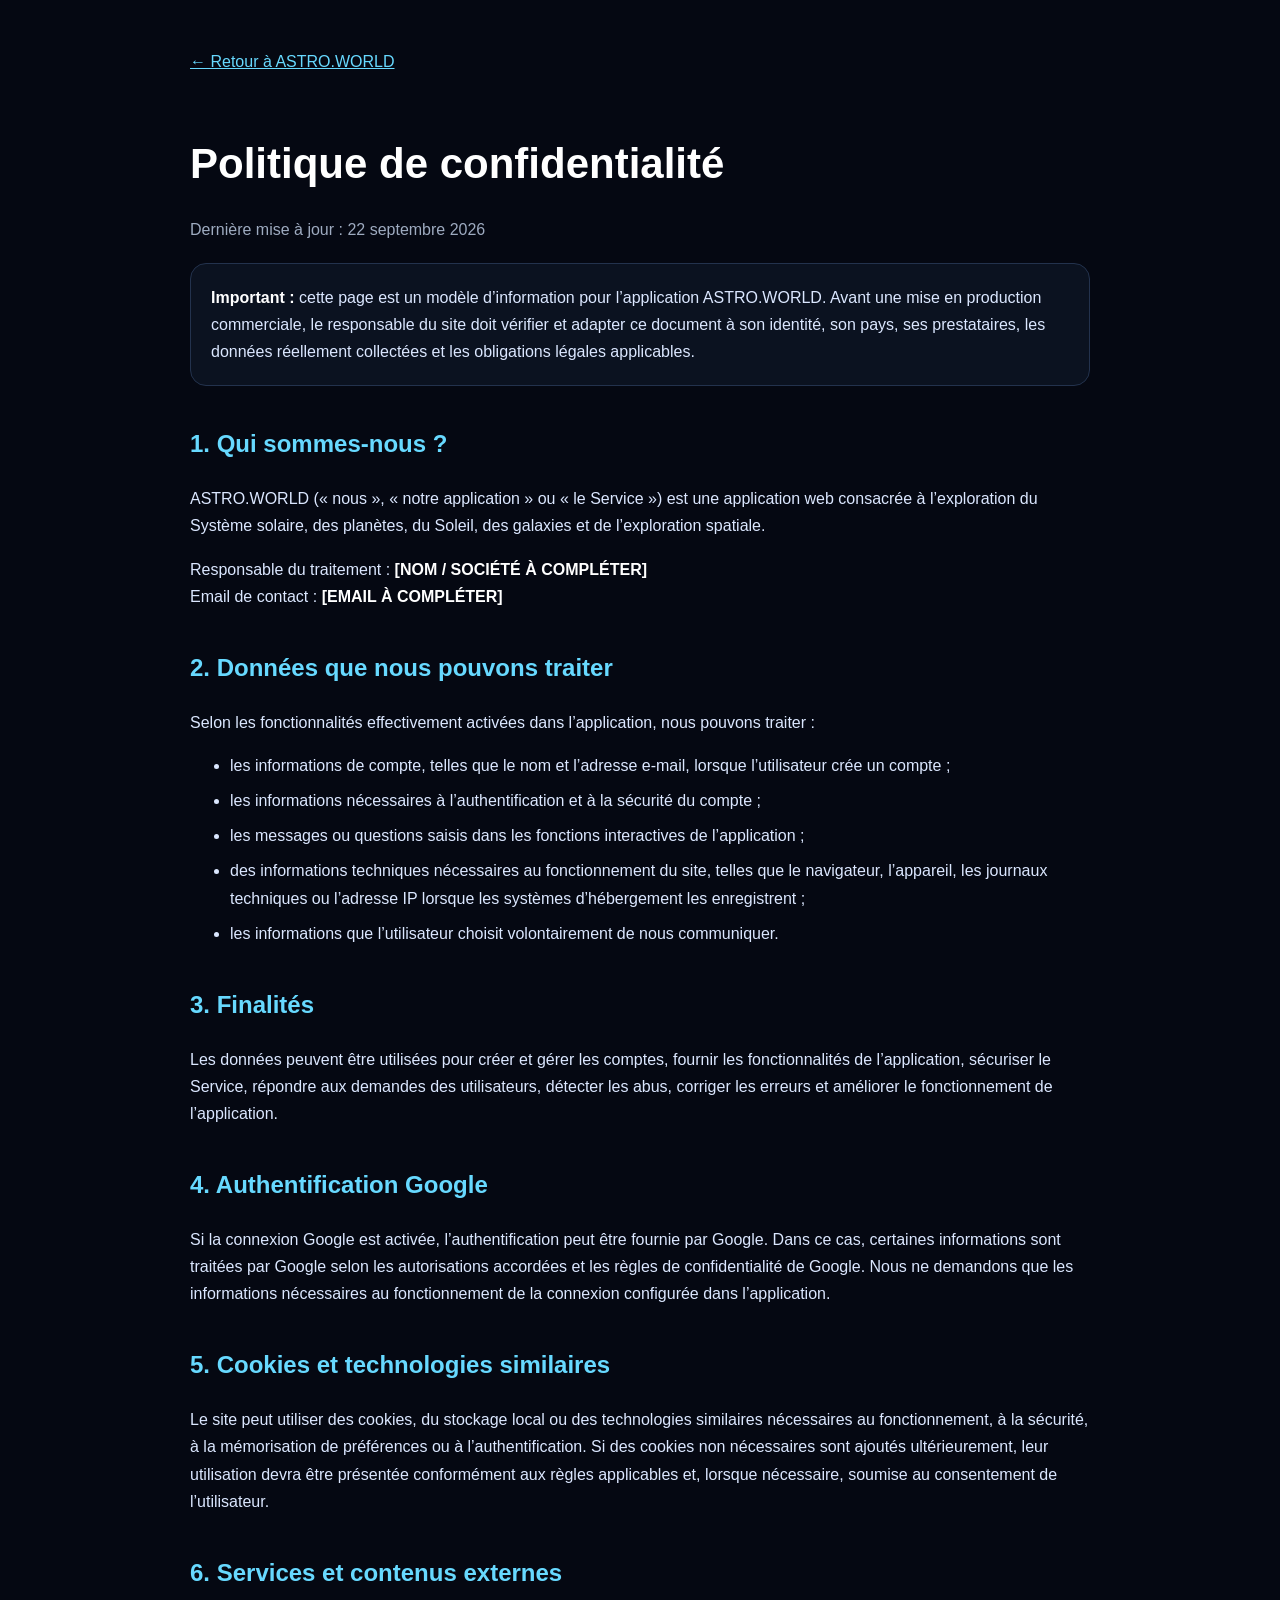
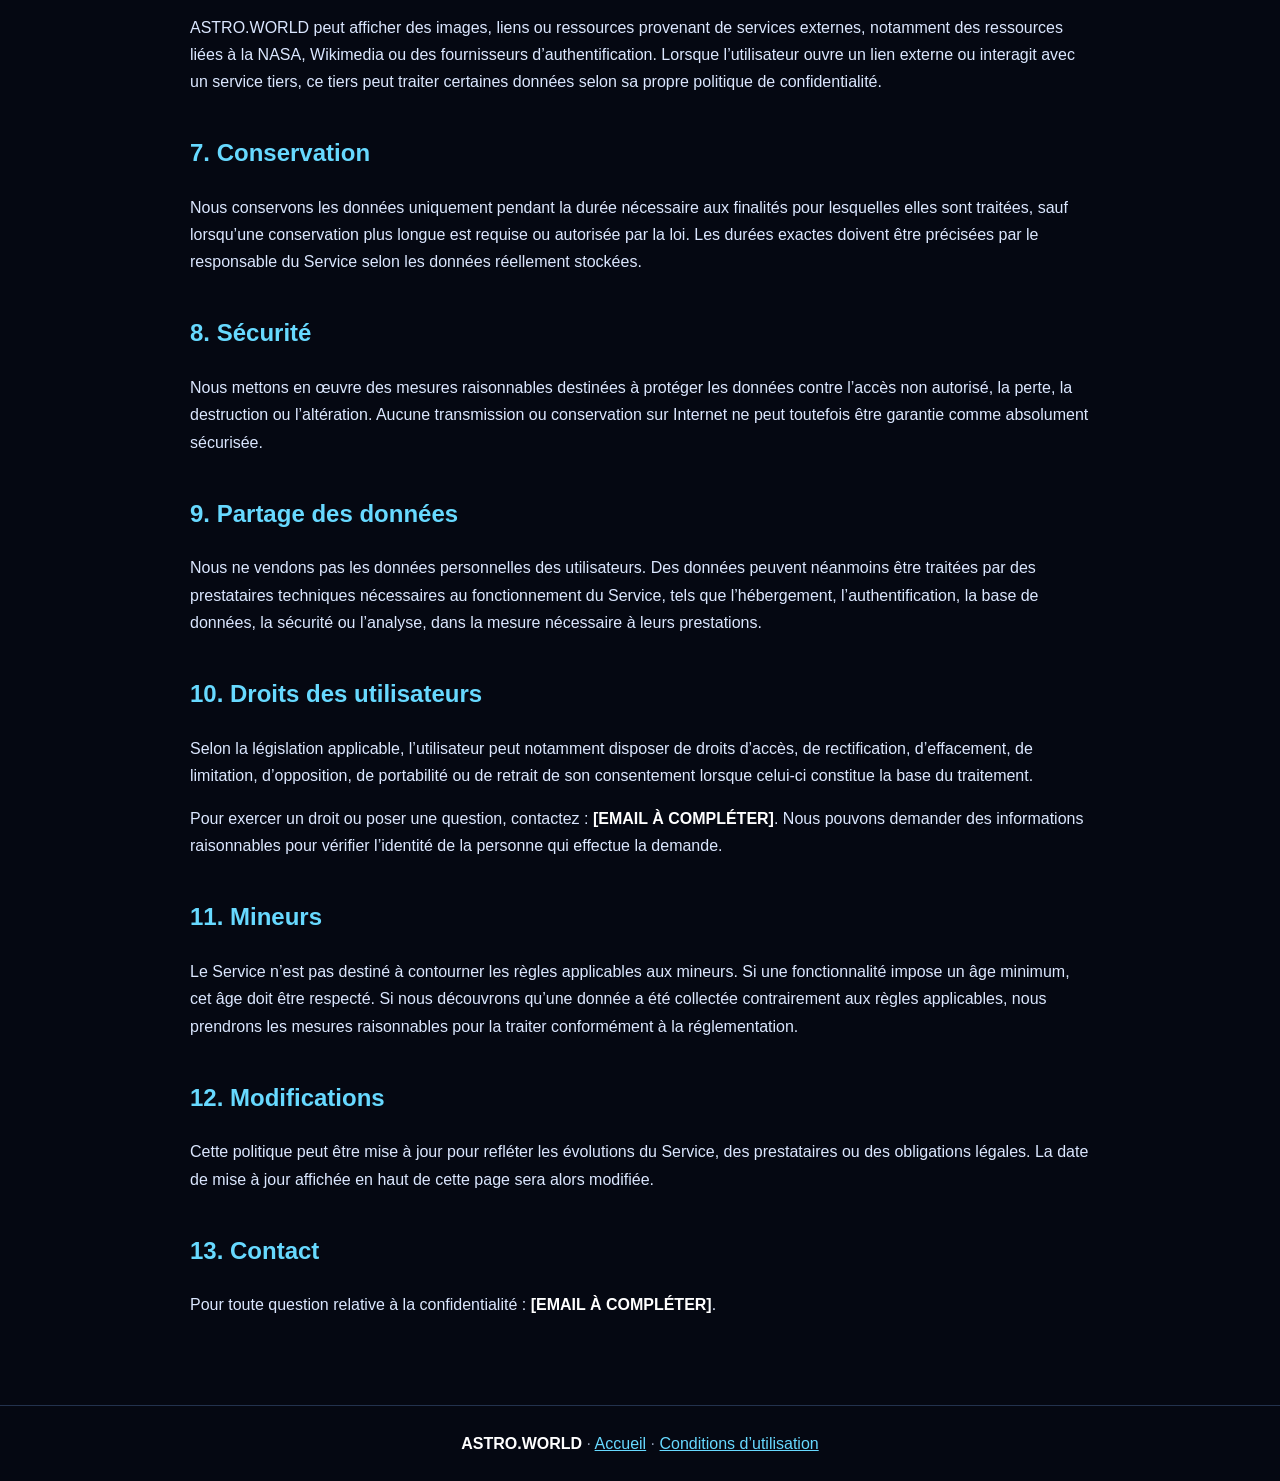
==== privacy.html @ fcf7bf7f "Add files via upload" ====
<!DOCTYPE html>
<html lang="fr">
<head>
<meta charset="UTF-8"><meta name="viewport" content="width=device-width,initial-scale=1.0">
<title>Politique de confidentialité — ASTRO.WORLD</title>
<style>
body{margin:0;background:#050812;color:#dbe7ff;font-family:Arial,Helvetica,sans-serif;line-height:1.7}main{max-width:900px;margin:0 auto;padding:48px 22px 70px}h1{color:#fff;font-size:42px;margin-bottom:8px}h2{color:#67d9ff;margin-top:38px}a{color:#67d9ff}.box{background:#0b1220;border:1px solid #23324d;border-radius:16px;padding:20px;margin:20px 0}.back{display:inline-block;margin-bottom:25px}.muted{color:#9eabc0}li{margin:8px 0}footer{text-align:center;padding:24px;border-top:1px solid #23324d;color:#8e9ab0}strong{color:#fff}
</style>
</head>
<body>
<main>
<a class="back" href="/home">← Retour à ASTRO.WORLD</a>
<h1>Politique de confidentialité</h1>
<p class="muted">Dernière mise à jour : 22 septembre 2026</p>
<div class="box"><strong>Important :</strong> cette page est un modèle d’information pour l’application ASTRO.WORLD. Avant une mise en production commerciale, le responsable du site doit vérifier et adapter ce document à son identité, son pays, ses prestataires, les données réellement collectées et les obligations légales applicables.</div>
<h2>1. Qui sommes-nous ?</h2>
<p>ASTRO.WORLD (« nous », « notre application » ou « le Service ») est une application web consacrée à l’exploration du Système solaire, des planètes, du Soleil, des galaxies et de l’exploration spatiale.</p>
<p>Responsable du traitement : <strong>[NOM / SOCIÉTÉ À COMPLÉTER]</strong><br>Email de contact : <strong>[EMAIL À COMPLÉTER]</strong></p>
<h2>2. Données que nous pouvons traiter</h2>
<p>Selon les fonctionnalités effectivement activées dans l’application, nous pouvons traiter :</p>
<ul><li>les informations de compte, telles que le nom et l’adresse e-mail, lorsque l’utilisateur crée un compte ;</li><li>les informations nécessaires à l’authentification et à la sécurité du compte ;</li><li>les messages ou questions saisis dans les fonctions interactives de l’application ;</li><li>des informations techniques nécessaires au fonctionnement du site, telles que le navigateur, l’appareil, les journaux techniques ou l’adresse IP lorsque les systèmes d’hébergement les enregistrent ;</li><li>les informations que l’utilisateur choisit volontairement de nous communiquer.</li></ul>
<h2>3. Finalités</h2>
<p>Les données peuvent être utilisées pour créer et gérer les comptes, fournir les fonctionnalités de l’application, sécuriser le Service, répondre aux demandes des utilisateurs, détecter les abus, corriger les erreurs et améliorer le fonctionnement de l’application.</p>
<h2>4. Authentification Google</h2>
<p>Si la connexion Google est activée, l’authentification peut être fournie par Google. Dans ce cas, certaines informations sont traitées par Google selon les autorisations accordées et les règles de confidentialité de Google. Nous ne demandons que les informations nécessaires au fonctionnement de la connexion configurée dans l’application.</p>
<h2>5. Cookies et technologies similaires</h2>
<p>Le site peut utiliser des cookies, du stockage local ou des technologies similaires nécessaires au fonctionnement, à la sécurité, à la mémorisation de préférences ou à l’authentification. Si des cookies non nécessaires sont ajoutés ultérieurement, leur utilisation devra être présentée conformément aux règles applicables et, lorsque nécessaire, soumise au consentement de l’utilisateur.</p>
<h2>6. Services et contenus externes</h2>
<p>ASTRO.WORLD peut afficher des images, liens ou ressources provenant de services externes, notamment des ressources liées à la NASA, Wikimedia ou des fournisseurs d’authentification. Lorsque l’utilisateur ouvre un lien externe ou interagit avec un service tiers, ce tiers peut traiter certaines données selon sa propre politique de confidentialité.</p>
<h2>7. Conservation</h2>
<p>Nous conservons les données uniquement pendant la durée nécessaire aux finalités pour lesquelles elles sont traitées, sauf lorsqu’une conservation plus longue est requise ou autorisée par la loi. Les durées exactes doivent être précisées par le responsable du Service selon les données réellement stockées.</p>
<h2>8. Sécurité</h2>
<p>Nous mettons en œuvre des mesures raisonnables destinées à protéger les données contre l’accès non autorisé, la perte, la destruction ou l’altération. Aucune transmission ou conservation sur Internet ne peut toutefois être garantie comme absolument sécurisée.</p>
<h2>9. Partage des données</h2>
<p>Nous ne vendons pas les données personnelles des utilisateurs. Des données peuvent néanmoins être traitées par des prestataires techniques nécessaires au fonctionnement du Service, tels que l’hébergement, l’authentification, la base de données, la sécurité ou l’analyse, dans la mesure nécessaire à leurs prestations.</p>
<h2>10. Droits des utilisateurs</h2>
<p>Selon la législation applicable, l’utilisateur peut notamment disposer de droits d’accès, de rectification, d’effacement, de limitation, d’opposition, de portabilité ou de retrait de son consentement lorsque celui-ci constitue la base du traitement.</p>
<p>Pour exercer un droit ou poser une question, contactez : <strong>[EMAIL À COMPLÉTER]</strong>. Nous pouvons demander des informations raisonnables pour vérifier l’identité de la personne qui effectue la demande.</p>
<h2>11. Mineurs</h2>
<p>Le Service n’est pas destiné à contourner les règles applicables aux mineurs. Si une fonctionnalité impose un âge minimum, cet âge doit être respecté. Si nous découvrons qu’une donnée a été collectée contrairement aux règles applicables, nous prendrons les mesures raisonnables pour la traiter conformément à la réglementation.</p>
<h2>12. Modifications</h2>
<p>Cette politique peut être mise à jour pour refléter les évolutions du Service, des prestataires ou des obligations légales. La date de mise à jour affichée en haut de cette page sera alors modifiée.</p>
<h2>13. Contact</h2>
<p>Pour toute question relative à la confidentialité : <strong>[EMAIL À COMPLÉTER]</strong>.</p>
</main>
<footer><strong>ASTRO.WORLD</strong> · <a href="/home">Accueil</a> · <a href="/terms-of-use">Conditions d’utilisation</a></footer>
</body></html>
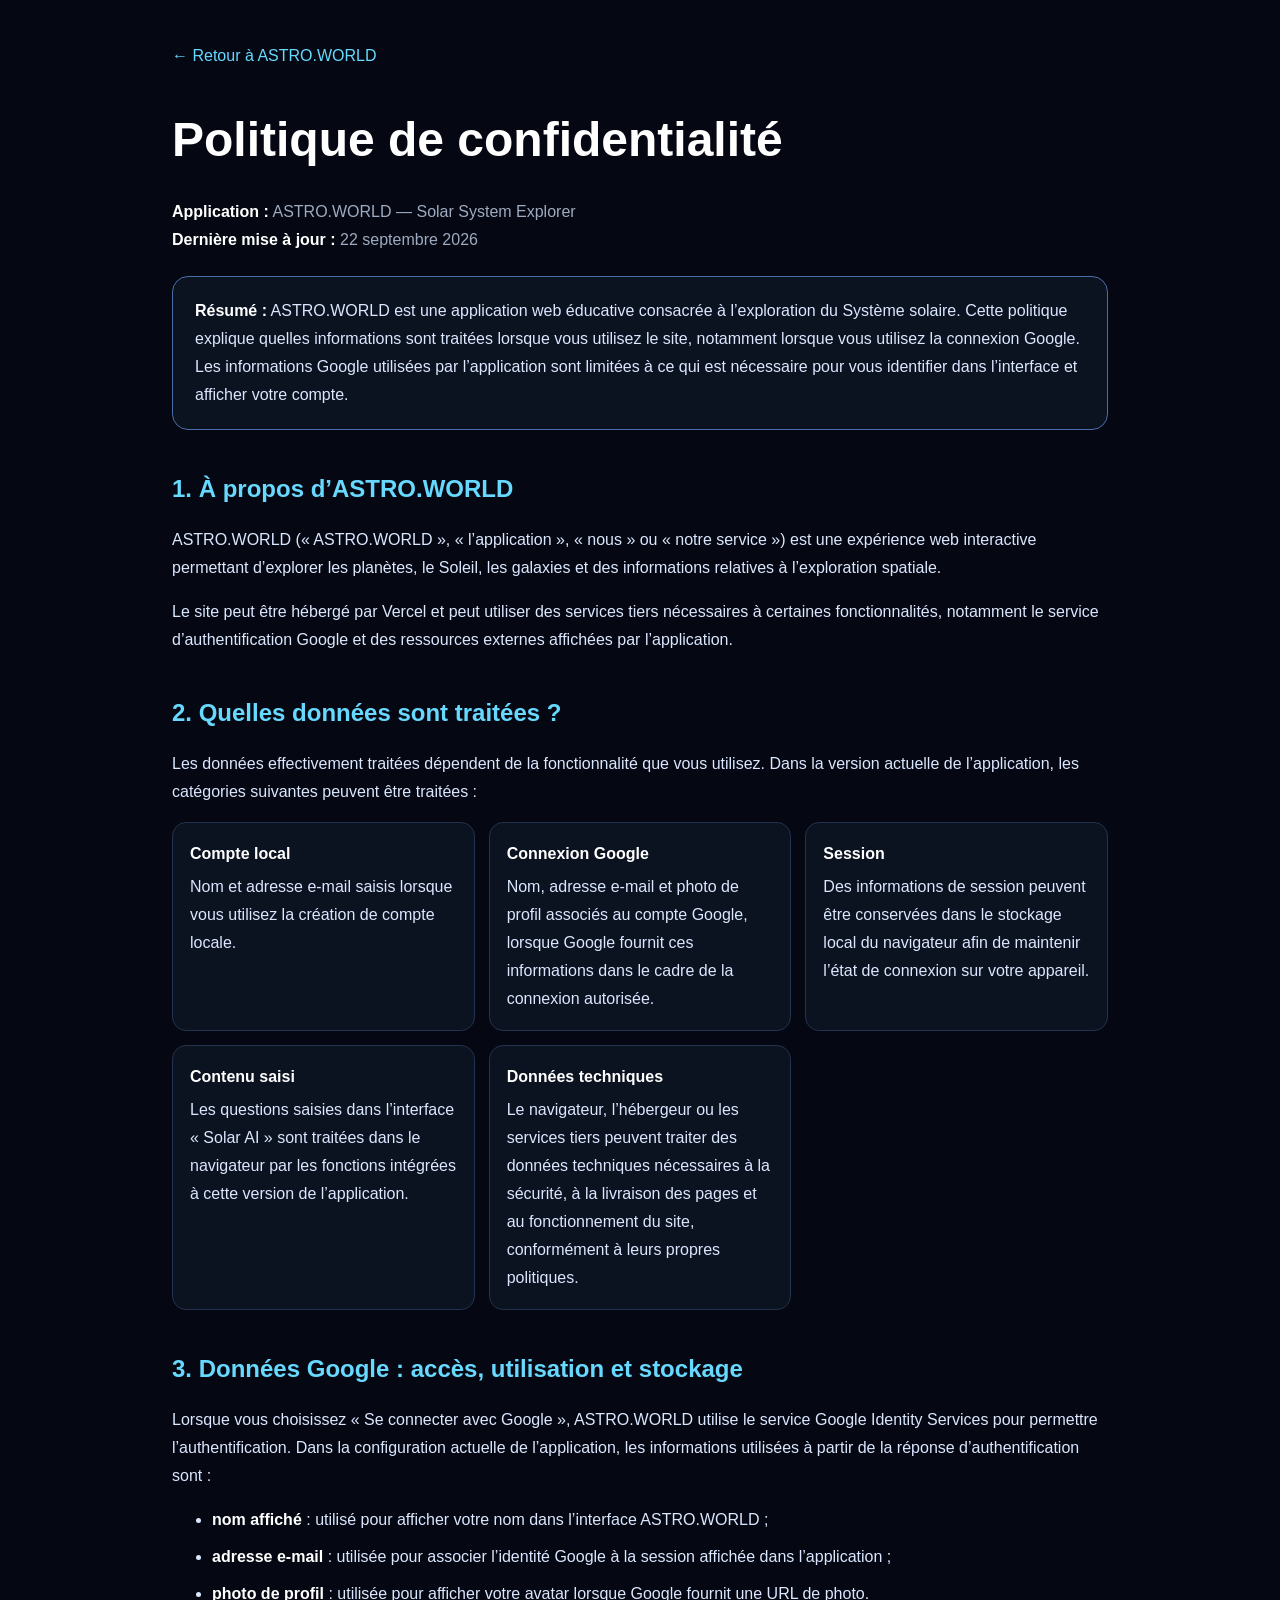
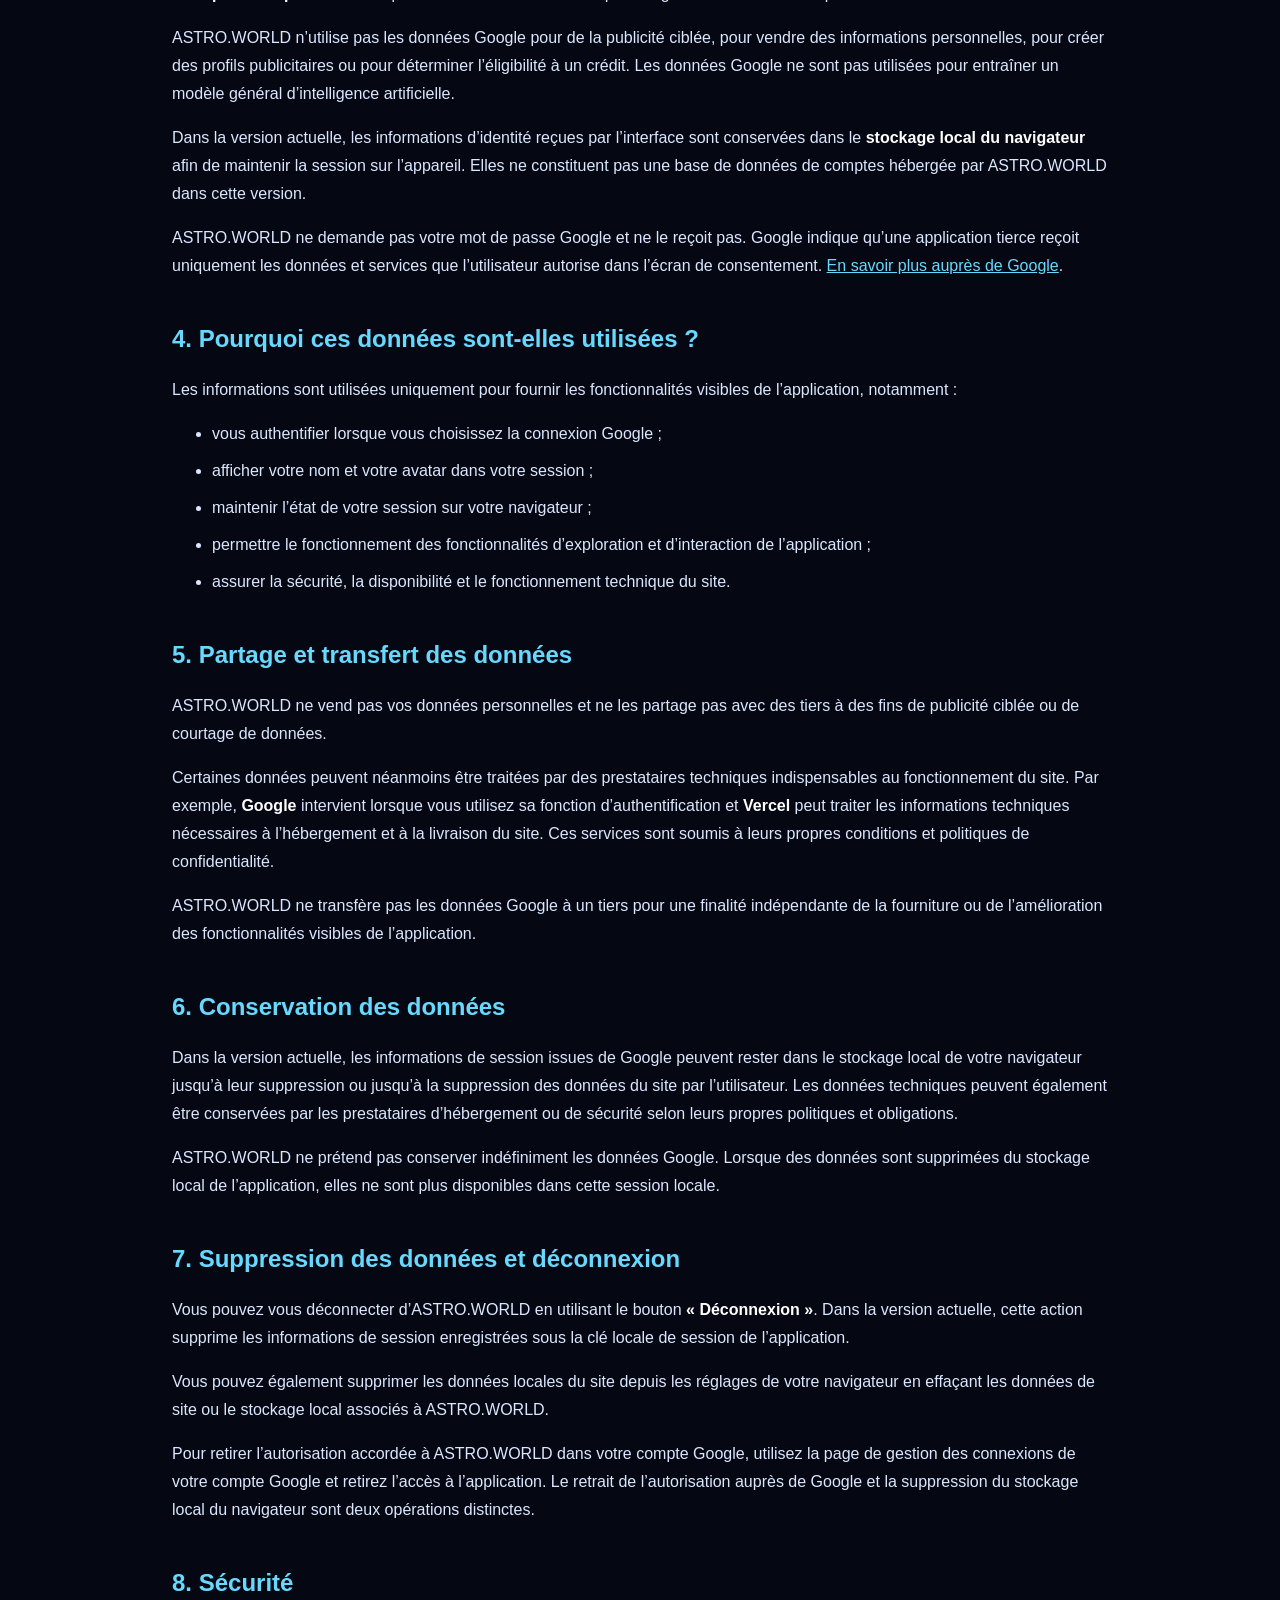
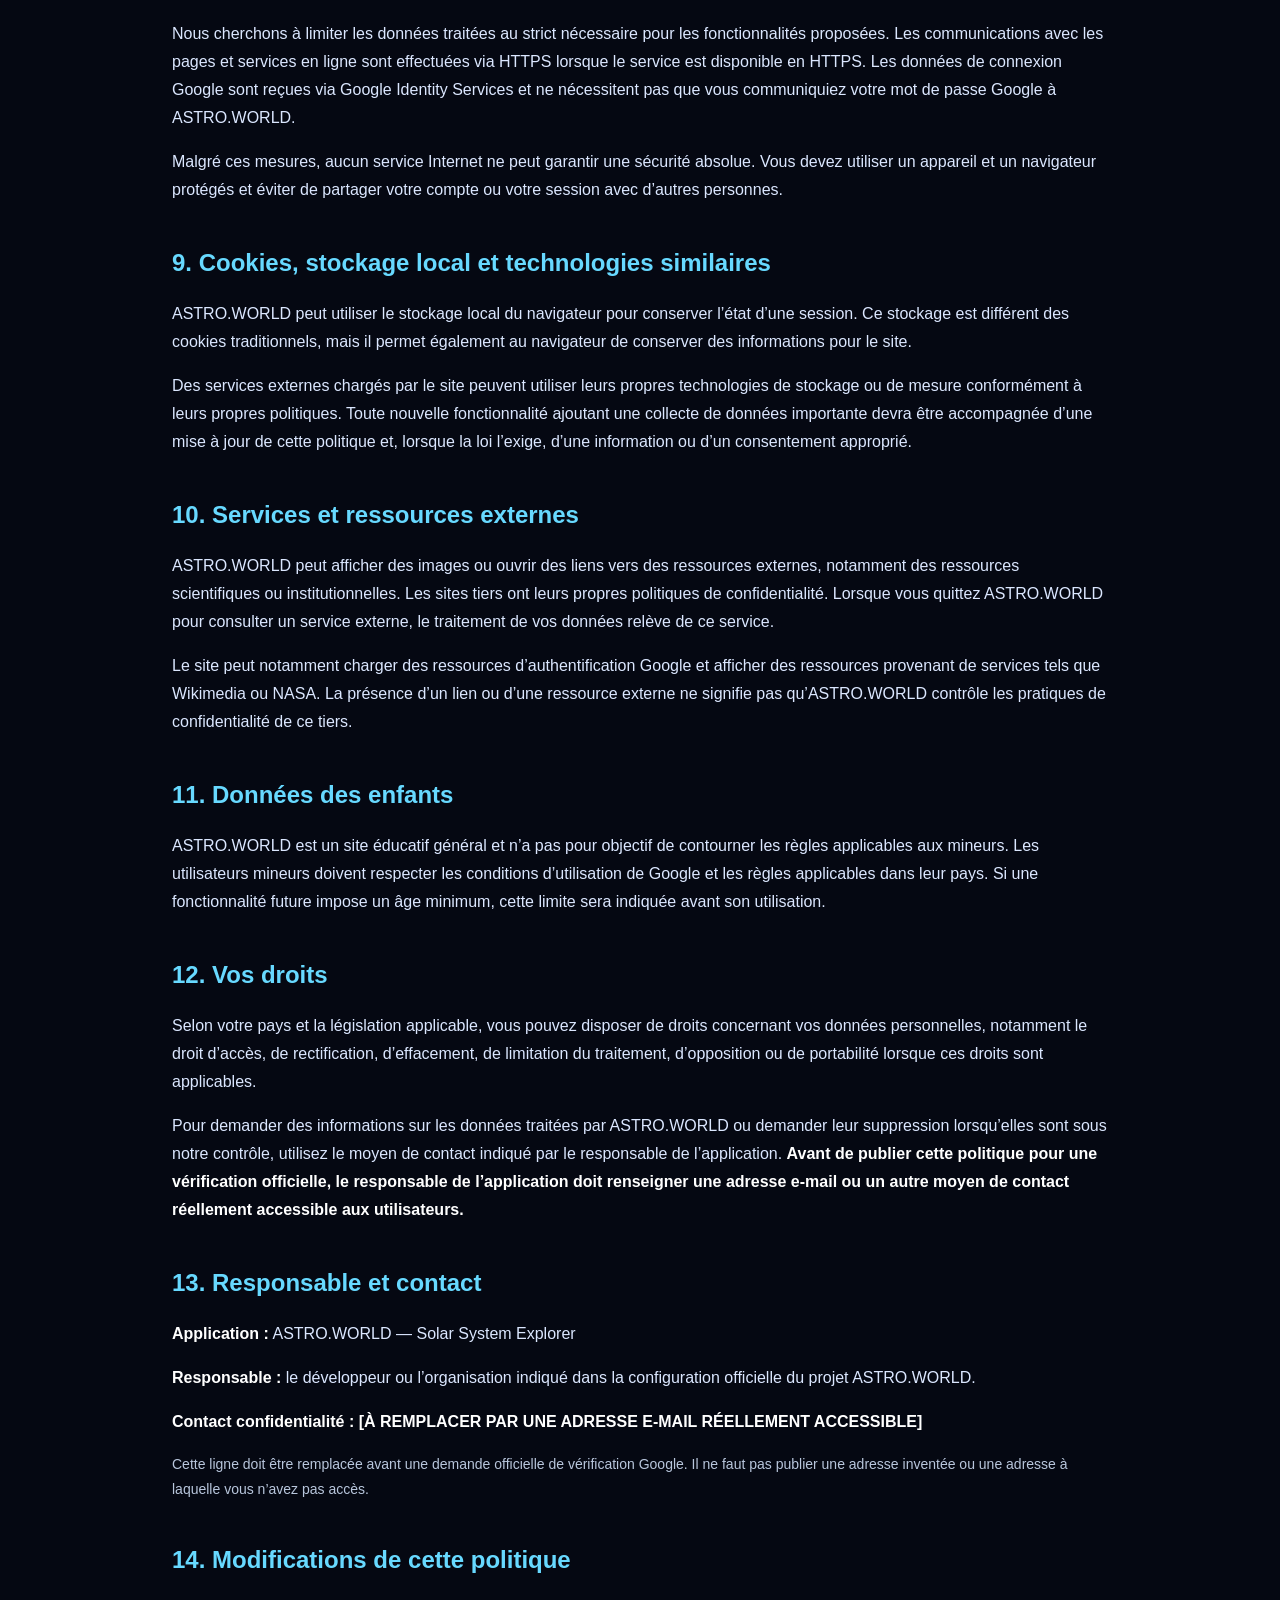
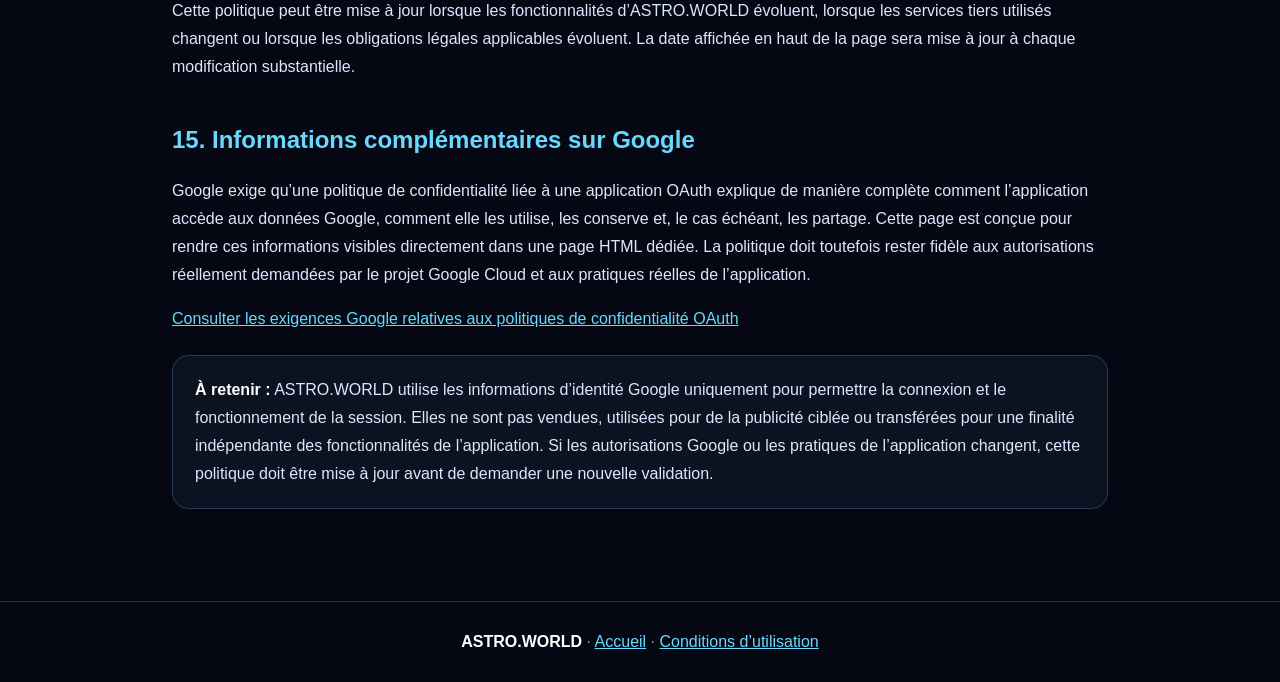
==== commit 7f8efa1a: "Add files via upload" ====
--- a/privacy.html
+++ b/privacy.html
@@ -1,47 +1,109 @@
 <!DOCTYPE html>
 <html lang="fr">
 <head>
-<meta charset="UTF-8"><meta name="viewport" content="width=device-width,initial-scale=1.0">
+<meta charset="UTF-8">
+<meta name="viewport" content="width=device-width,initial-scale=1.0">
 <title>Politique de confidentialité — ASTRO.WORLD</title>
+<meta name="description" content="Politique de confidentialité de l'application ASTRO.WORLD — Solar System Explorer.">
 <style>
-body{margin:0;background:#050812;color:#dbe7ff;font-family:Arial,Helvetica,sans-serif;line-height:1.7}main{max-width:900px;margin:0 auto;padding:48px 22px 70px}h1{color:#fff;font-size:42px;margin-bottom:8px}h2{color:#67d9ff;margin-top:38px}a{color:#67d9ff}.box{background:#0b1220;border:1px solid #23324d;border-radius:16px;padding:20px;margin:20px 0}.back{display:inline-block;margin-bottom:25px}.muted{color:#9eabc0}li{margin:8px 0}footer{text-align:center;padding:24px;border-top:1px solid #23324d;color:#8e9ab0}strong{color:#fff}
+:root{color-scheme:dark}*{box-sizing:border-box}body{margin:0;background:#050812;color:#dbe7ff;font-family:Arial,Helvetica,sans-serif;line-height:1.75}main{max-width:980px;margin:0 auto;padding:42px 22px 70px}h1{color:#fff;font-size:clamp(32px,5vw,48px);margin:0 0 8px}h2{color:#67d9ff;margin:38px 0 12px;font-size:24px}h3{color:#fff;margin-top:24px}a{color:#67d9ff}.box{background:#0b1220;border:1px solid #2a3b5d;border-radius:16px;padding:20px 22px;margin:22px 0}.important{border-color:#4b6ea8}.muted{color:#9eabc0}.back{display:inline-block;margin-bottom:28px;text-decoration:none}.grid{display:grid;grid-template-columns:repeat(auto-fit,minmax(240px,1fr));gap:14px}.card{background:#0b1220;border:1px solid #23324d;border-radius:14px;padding:17px}.card strong{display:block;color:#fff;margin-bottom:5px}li{margin:9px 0}table{width:100%;border-collapse:collapse;margin:18px 0;background:#0b1220;border-radius:12px;overflow:hidden}th,td{border:1px solid #23324d;padding:12px;text-align:left;vertical-align:top}th{color:#fff;background:#101a2b}code{background:#101a2b;padding:2px 6px;border-radius:5px;color:#bfeeff}.notice{font-size:14px;color:#b8c6dc}footer{text-align:center;padding:26px 20px;border-top:1px solid #23324d;color:#8e9ab0}strong{color:#fff}
 </style>
 </head>
 <body>
 <main>
 <a class="back" href="/home">← Retour à ASTRO.WORLD</a>
 <h1>Politique de confidentialité</h1>
-<p class="muted">Dernière mise à jour : 22 septembre 2026</p>
-<div class="box"><strong>Important :</strong> cette page est un modèle d’information pour l’application ASTRO.WORLD. Avant une mise en production commerciale, le responsable du site doit vérifier et adapter ce document à son identité, son pays, ses prestataires, les données réellement collectées et les obligations légales applicables.</div>
-<h2>1. Qui sommes-nous ?</h2>
-<p>ASTRO.WORLD (« nous », « notre application » ou « le Service ») est une application web consacrée à l’exploration du Système solaire, des planètes, du Soleil, des galaxies et de l’exploration spatiale.</p>
-<p>Responsable du traitement : <strong>[NOM / SOCIÉTÉ À COMPLÉTER]</strong><br>Email de contact : <strong>[EMAIL À COMPLÉTER]</strong></p>
-<h2>2. Données que nous pouvons traiter</h2>
-<p>Selon les fonctionnalités effectivement activées dans l’application, nous pouvons traiter :</p>
-<ul><li>les informations de compte, telles que le nom et l’adresse e-mail, lorsque l’utilisateur crée un compte ;</li><li>les informations nécessaires à l’authentification et à la sécurité du compte ;</li><li>les messages ou questions saisis dans les fonctions interactives de l’application ;</li><li>des informations techniques nécessaires au fonctionnement du site, telles que le navigateur, l’appareil, les journaux techniques ou l’adresse IP lorsque les systèmes d’hébergement les enregistrent ;</li><li>les informations que l’utilisateur choisit volontairement de nous communiquer.</li></ul>
-<h2>3. Finalités</h2>
-<p>Les données peuvent être utilisées pour créer et gérer les comptes, fournir les fonctionnalités de l’application, sécuriser le Service, répondre aux demandes des utilisateurs, détecter les abus, corriger les erreurs et améliorer le fonctionnement de l’application.</p>
-<h2>4. Authentification Google</h2>
-<p>Si la connexion Google est activée, l’authentification peut être fournie par Google. Dans ce cas, certaines informations sont traitées par Google selon les autorisations accordées et les règles de confidentialité de Google. Nous ne demandons que les informations nécessaires au fonctionnement de la connexion configurée dans l’application.</p>
-<h2>5. Cookies et technologies similaires</h2>
-<p>Le site peut utiliser des cookies, du stockage local ou des technologies similaires nécessaires au fonctionnement, à la sécurité, à la mémorisation de préférences ou à l’authentification. Si des cookies non nécessaires sont ajoutés ultérieurement, leur utilisation devra être présentée conformément aux règles applicables et, lorsque nécessaire, soumise au consentement de l’utilisateur.</p>
-<h2>6. Services et contenus externes</h2>
-<p>ASTRO.WORLD peut afficher des images, liens ou ressources provenant de services externes, notamment des ressources liées à la NASA, Wikimedia ou des fournisseurs d’authentification. Lorsque l’utilisateur ouvre un lien externe ou interagit avec un service tiers, ce tiers peut traiter certaines données selon sa propre politique de confidentialité.</p>
-<h2>7. Conservation</h2>
-<p>Nous conservons les données uniquement pendant la durée nécessaire aux finalités pour lesquelles elles sont traitées, sauf lorsqu’une conservation plus longue est requise ou autorisée par la loi. Les durées exactes doivent être précisées par le responsable du Service selon les données réellement stockées.</p>
+<p class="muted"><strong>Application :</strong> ASTRO.WORLD — Solar System Explorer<br><strong>Dernière mise à jour :</strong> 22 septembre 2026</p>
+
+<div class="box important">
+<strong>Résumé :</strong> ASTRO.WORLD est une application web éducative consacrée à l’exploration du Système solaire. Cette politique explique quelles informations sont traitées lorsque vous utilisez le site, notamment lorsque vous utilisez la connexion Google. Les informations Google utilisées par l’application sont limitées à ce qui est nécessaire pour vous identifier dans l’interface et afficher votre compte.
+</div>
+
+<h2>1. À propos d’ASTRO.WORLD</h2>
+<p>ASTRO.WORLD (« ASTRO.WORLD », « l’application », « nous » ou « notre service ») est une expérience web interactive permettant d’explorer les planètes, le Soleil, les galaxies et des informations relatives à l’exploration spatiale.</p>
+<p>Le site peut être hébergé par Vercel et peut utiliser des services tiers nécessaires à certaines fonctionnalités, notamment le service d’authentification Google et des ressources externes affichées par l’application.</p>
+
+<h2>2. Quelles données sont traitées ?</h2>
+<p>Les données effectivement traitées dépendent de la fonctionnalité que vous utilisez. Dans la version actuelle de l’application, les catégories suivantes peuvent être traitées :</p>
+<div class="grid">
+<div class="card"><strong>Compte local</strong>Nom et adresse e-mail saisis lorsque vous utilisez la création de compte locale.</div>
+<div class="card"><strong>Connexion Google</strong>Nom, adresse e-mail et photo de profil associés au compte Google, lorsque Google fournit ces informations dans le cadre de la connexion autorisée.</div>
+<div class="card"><strong>Session</strong>Des informations de session peuvent être conservées dans le stockage local du navigateur afin de maintenir l’état de connexion sur votre appareil.</div>
+<div class="card"><strong>Contenu saisi</strong>Les questions saisies dans l’interface « Solar AI » sont traitées dans le navigateur par les fonctions intégrées à cette version de l’application.</div>
+<div class="card"><strong>Données techniques</strong>Le navigateur, l’hébergeur ou les services tiers peuvent traiter des données techniques nécessaires à la sécurité, à la livraison des pages et au fonctionnement du site, conformément à leurs propres politiques.</div>
+</div>
+
+<h2>3. Données Google : accès, utilisation et stockage</h2>
+<p>Lorsque vous choisissez « Se connecter avec Google », ASTRO.WORLD utilise le service Google Identity Services pour permettre l’authentification. Dans la configuration actuelle de l’application, les informations utilisées à partir de la réponse d’authentification sont :</p>
+<ul>
+<li><strong>nom affiché</strong> : utilisé pour afficher votre nom dans l’interface ASTRO.WORLD ;</li>
+<li><strong>adresse e-mail</strong> : utilisée pour associer l’identité Google à la session affichée dans l’application ;</li>
+<li><strong>photo de profil</strong> : utilisée pour afficher votre avatar lorsque Google fournit une URL de photo.</li>
+</ul>
+<p>ASTRO.WORLD n’utilise pas les données Google pour de la publicité ciblée, pour vendre des informations personnelles, pour créer des profils publicitaires ou pour déterminer l’éligibilité à un crédit. Les données Google ne sont pas utilisées pour entraîner un modèle général d’intelligence artificielle.</p>
+<p>Dans la version actuelle, les informations d’identité reçues par l’interface sont conservées dans le <strong>stockage local du navigateur</strong> afin de maintenir la session sur l’appareil. Elles ne constituent pas une base de données de comptes hébergée par ASTRO.WORLD dans cette version.</p>
+<p>ASTRO.WORLD ne demande pas votre mot de passe Google et ne le reçoit pas. Google indique qu’une application tierce reçoit uniquement les données et services que l’utilisateur autorise dans l’écran de consentement. <a href="https://support.google.com/accounts/answer/14012355?hl=fr" target="_blank" rel="noopener noreferrer">En savoir plus auprès de Google</a>.</p>
+
+<h2>4. Pourquoi ces données sont-elles utilisées ?</h2>
+<p>Les informations sont utilisées uniquement pour fournir les fonctionnalités visibles de l’application, notamment :</p>
+<ul>
+<li>vous authentifier lorsque vous choisissez la connexion Google ;</li>
+<li>afficher votre nom et votre avatar dans votre session ;</li>
+<li>maintenir l’état de votre session sur votre navigateur ;</li>
+<li>permettre le fonctionnement des fonctionnalités d’exploration et d’interaction de l’application ;</li>
+<li>assurer la sécurité, la disponibilité et le fonctionnement technique du site.</li>
+</ul>
+
+<h2>5. Partage et transfert des données</h2>
+<p>ASTRO.WORLD ne vend pas vos données personnelles et ne les partage pas avec des tiers à des fins de publicité ciblée ou de courtage de données.</p>
+<p>Certaines données peuvent néanmoins être traitées par des prestataires techniques indispensables au fonctionnement du site. Par exemple, <strong>Google</strong> intervient lorsque vous utilisez sa fonction d’authentification et <strong>Vercel</strong> peut traiter les informations techniques nécessaires à l’hébergement et à la livraison du site. Ces services sont soumis à leurs propres conditions et politiques de confidentialité.</p>
+<p>ASTRO.WORLD ne transfère pas les données Google à un tiers pour une finalité indépendante de la fourniture ou de l’amélioration des fonctionnalités visibles de l’application.</p>
+
+<h2>6. Conservation des données</h2>
+<p>Dans la version actuelle, les informations de session issues de Google peuvent rester dans le stockage local de votre navigateur jusqu’à leur suppression ou jusqu’à la suppression des données du site par l’utilisateur. Les données techniques peuvent également être conservées par les prestataires d’hébergement ou de sécurité selon leurs propres politiques et obligations.</p>
+<p>ASTRO.WORLD ne prétend pas conserver indéfiniment les données Google. Lorsque des données sont supprimées du stockage local de l’application, elles ne sont plus disponibles dans cette session locale.</p>
+
+<h2>7. Suppression des données et déconnexion</h2>
+<p>Vous pouvez vous déconnecter d’ASTRO.WORLD en utilisant le bouton <strong>« Déconnexion »</strong>. Dans la version actuelle, cette action supprime les informations de session enregistrées sous la clé locale de session de l’application.</p>
+<p>Vous pouvez également supprimer les données locales du site depuis les réglages de votre navigateur en effaçant les données de site ou le stockage local associés à ASTRO.WORLD.</p>
+<p>Pour retirer l’autorisation accordée à ASTRO.WORLD dans votre compte Google, utilisez la page de gestion des connexions de votre compte Google et retirez l’accès à l’application. Le retrait de l’autorisation auprès de Google et la suppression du stockage local du navigateur sont deux opérations distinctes.</p>
+
 <h2>8. Sécurité</h2>
-<p>Nous mettons en œuvre des mesures raisonnables destinées à protéger les données contre l’accès non autorisé, la perte, la destruction ou l’altération. Aucune transmission ou conservation sur Internet ne peut toutefois être garantie comme absolument sécurisée.</p>
-<h2>9. Partage des données</h2>
-<p>Nous ne vendons pas les données personnelles des utilisateurs. Des données peuvent néanmoins être traitées par des prestataires techniques nécessaires au fonctionnement du Service, tels que l’hébergement, l’authentification, la base de données, la sécurité ou l’analyse, dans la mesure nécessaire à leurs prestations.</p>
-<h2>10. Droits des utilisateurs</h2>
-<p>Selon la législation applicable, l’utilisateur peut notamment disposer de droits d’accès, de rectification, d’effacement, de limitation, d’opposition, de portabilité ou de retrait de son consentement lorsque celui-ci constitue la base du traitement.</p>
-<p>Pour exercer un droit ou poser une question, contactez : <strong>[EMAIL À COMPLÉTER]</strong>. Nous pouvons demander des informations raisonnables pour vérifier l’identité de la personne qui effectue la demande.</p>
-<h2>11. Mineurs</h2>
-<p>Le Service n’est pas destiné à contourner les règles applicables aux mineurs. Si une fonctionnalité impose un âge minimum, cet âge doit être respecté. Si nous découvrons qu’une donnée a été collectée contrairement aux règles applicables, nous prendrons les mesures raisonnables pour la traiter conformément à la réglementation.</p>
-<h2>12. Modifications</h2>
-<p>Cette politique peut être mise à jour pour refléter les évolutions du Service, des prestataires ou des obligations légales. La date de mise à jour affichée en haut de cette page sera alors modifiée.</p>
-<h2>13. Contact</h2>
-<p>Pour toute question relative à la confidentialité : <strong>[EMAIL À COMPLÉTER]</strong>.</p>
+<p>Nous cherchons à limiter les données traitées au strict nécessaire pour les fonctionnalités proposées. Les communications avec les pages et services en ligne sont effectuées via HTTPS lorsque le service est disponible en HTTPS. Les données de connexion Google sont reçues via Google Identity Services et ne nécessitent pas que vous communiquiez votre mot de passe Google à ASTRO.WORLD.</p>
+<p>Malgré ces mesures, aucun service Internet ne peut garantir une sécurité absolue. Vous devez utiliser un appareil et un navigateur protégés et éviter de partager votre compte ou votre session avec d’autres personnes.</p>
+
+<h2>9. Cookies, stockage local et technologies similaires</h2>
+<p>ASTRO.WORLD peut utiliser le stockage local du navigateur pour conserver l’état d’une session. Ce stockage est différent des cookies traditionnels, mais il permet également au navigateur de conserver des informations pour le site.</p>
+<p>Des services externes chargés par le site peuvent utiliser leurs propres technologies de stockage ou de mesure conformément à leurs propres politiques. Toute nouvelle fonctionnalité ajoutant une collecte de données importante devra être accompagnée d’une mise à jour de cette politique et, lorsque la loi l’exige, d’une information ou d’un consentement approprié.</p>
+
+<h2>10. Services et ressources externes</h2>
+<p>ASTRO.WORLD peut afficher des images ou ouvrir des liens vers des ressources externes, notamment des ressources scientifiques ou institutionnelles. Les sites tiers ont leurs propres politiques de confidentialité. Lorsque vous quittez ASTRO.WORLD pour consulter un service externe, le traitement de vos données relève de ce service.</p>
+<p>Le site peut notamment charger des ressources d’authentification Google et afficher des ressources provenant de services tels que Wikimedia ou NASA. La présence d’un lien ou d’une ressource externe ne signifie pas qu’ASTRO.WORLD contrôle les pratiques de confidentialité de ce tiers.</p>
+
+<h2>11. Données des enfants</h2>
+<p>ASTRO.WORLD est un site éducatif général et n’a pas pour objectif de contourner les règles applicables aux mineurs. Les utilisateurs mineurs doivent respecter les conditions d’utilisation de Google et les règles applicables dans leur pays. Si une fonctionnalité future impose un âge minimum, cette limite sera indiquée avant son utilisation.</p>
+
+<h2>12. Vos droits</h2>
+<p>Selon votre pays et la législation applicable, vous pouvez disposer de droits concernant vos données personnelles, notamment le droit d’accès, de rectification, d’effacement, de limitation du traitement, d’opposition ou de portabilité lorsque ces droits sont applicables.</p>
+<p>Pour demander des informations sur les données traitées par ASTRO.WORLD ou demander leur suppression lorsqu’elles sont sous notre contrôle, utilisez le moyen de contact indiqué par le responsable de l’application. <strong>Avant de publier cette politique pour une vérification officielle, le responsable de l’application doit renseigner une adresse e-mail ou un autre moyen de contact réellement accessible aux utilisateurs.</strong></p>
+
+<h2>13. Responsable et contact</h2>
+<p><strong>Application :</strong> ASTRO.WORLD — Solar System Explorer</p>
+<p><strong>Responsable :</strong> le développeur ou l’organisation indiqué dans la configuration officielle du projet ASTRO.WORLD.</p>
+<p><strong>Contact confidentialité :</strong> <strong>[À REMPLACER PAR UNE ADRESSE E-MAIL RÉELLEMENT ACCESSIBLE]</strong></p>
+<p class="notice">Cette ligne doit être remplacée avant une demande officielle de vérification Google. Il ne faut pas publier une adresse inventée ou une adresse à laquelle vous n’avez pas accès.</p>
+
+<h2>14. Modifications de cette politique</h2>
+<p>Cette politique peut être mise à jour lorsque les fonctionnalités d’ASTRO.WORLD évoluent, lorsque les services tiers utilisés changent ou lorsque les obligations légales applicables évoluent. La date affichée en haut de la page sera mise à jour à chaque modification substantielle.</p>
+
+<h2>15. Informations complémentaires sur Google</h2>
+<p>Google exige qu’une politique de confidentialité liée à une application OAuth explique de manière complète comment l’application accède aux données Google, comment elle les utilise, les conserve et, le cas échéant, les partage. Cette page est conçue pour rendre ces informations visibles directement dans une page HTML dédiée. La politique doit toutefois rester fidèle aux autorisations réellement demandées par le projet Google Cloud et aux pratiques réelles de l’application.</p>
+<p><a href="https://support.google.com/cloud/answer/13806988?hl=fr" target="_blank" rel="noopener noreferrer">Consulter les exigences Google relatives aux politiques de confidentialité OAuth</a></p>
+
+<div class="box">
+<strong>À retenir :</strong> ASTRO.WORLD utilise les informations d’identité Google uniquement pour permettre la connexion et le fonctionnement de la session. Elles ne sont pas vendues, utilisées pour de la publicité ciblée ou transférées pour une finalité indépendante des fonctionnalités de l’application. Si les autorisations Google ou les pratiques de l’application changent, cette politique doit être mise à jour avant de demander une nouvelle validation.
+</div>
 </main>
 <footer><strong>ASTRO.WORLD</strong> · <a href="/home">Accueil</a> · <a href="/terms-of-use">Conditions d’utilisation</a></footer>
-</body></html>
+</body>
+</html>
